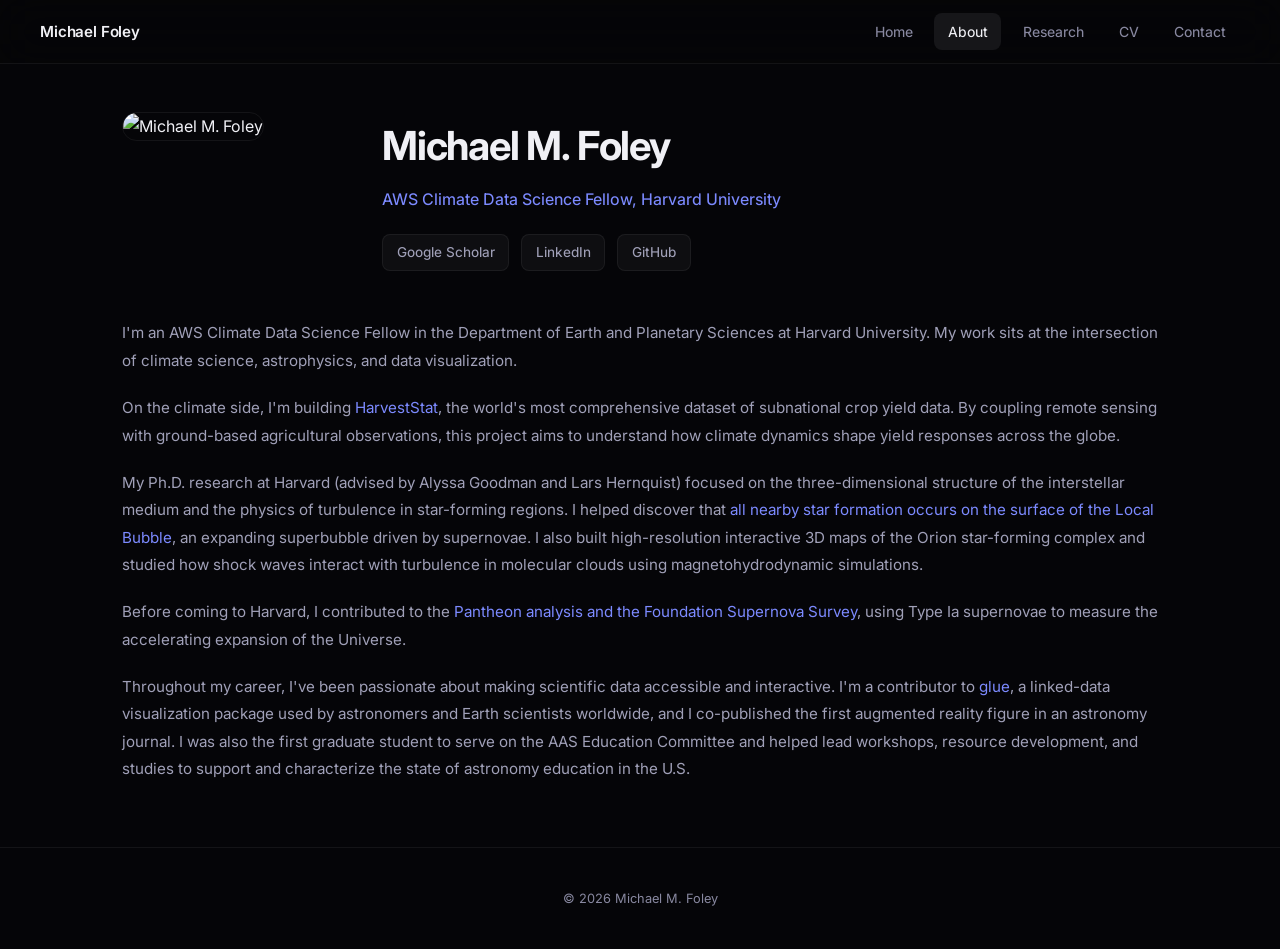
==== about.html @ 8e686502 "Add About page and optimize for mobile" ====
<!DOCTYPE html>
<html lang="en">
<head>
    <meta charset="UTF-8">
    <meta name="viewport" content="width=device-width, initial-scale=1.0">
    <title>About | Michael M. Foley</title>
    <link rel="stylesheet" href="css/style.css">
    <link rel="preconnect" href="https://fonts.googleapis.com">
    <link href="https://fonts.googleapis.com/css2?family=Inter:wght@300;400;500;600;700&family=Playfair+Display:wght@500;700&display=swap" rel="stylesheet">
</head>
<body>
    <nav class="navbar">
        <a href="index.html" class="nav-logo">Michael Foley</a>
        <div class="nav-links">
            <a href="index.html">Home</a>
            <a href="about.html" class="active">About</a>
            <a href="research.html">Research</a>
            <a href="cv.html">CV</a>
            <a href="contact.html">Contact</a>
        </div>
        <button class="nav-toggle" aria-label="Toggle menu">
            <span></span><span></span><span></span>
        </button>
    </nav>

    <main class="page-content">
        <div class="about-header fade-in">
            <div class="about-photo">
                <img src="Foley_Headshot.jpg" alt="Michael M. Foley">
            </div>
            <div class="about-intro">
                <h1 class="page-title">Michael M. Foley</h1>
                <p class="about-role">AWS Climate Data Science Fellow, Harvard University</p>
                <div class="about-links">
                    <a href="https://scholar.google.com/citations?user=Kk6jAoIAAAAJ&hl=en" target="_blank">Google Scholar</a>
                    <a href="https://linkedin.com/in/michael-m-foley" target="_blank">LinkedIn</a>
                    <a href="https://github.com/michaelmfoley" target="_blank">GitHub</a>
                </div>
            </div>
        </div>

        <div class="about-bio fade-in">
            <p>I'm an AWS Climate Data Science Fellow in the Department of Earth and Planetary Sciences at Harvard University. My work sits at the intersection of climate science, astrophysics, and data visualization.</p>

            <p>On the climate side, I'm building <a href="https://www.harveststat.org/">HarvestStat</a>, the world's most comprehensive dataset of subnational crop yield data. By coupling remote sensing with ground-based agricultural observations, this project aims to understand how climate dynamics shape yield responses across the globe.</p>

            <p>My Ph.D. research at Harvard (advised by Alyssa Goodman and Lars Hernquist) focused on the three-dimensional structure of the interstellar medium and the physics of turbulence in star-forming regions. I helped discover that <a href="research.html#astrophysics">all nearby star formation occurs on the surface of the Local Bubble</a>, an expanding superbubble driven by supernovae. I also built high-resolution interactive 3D maps of the Orion star-forming complex and studied how shock waves interact with turbulence in molecular clouds using magnetohydrodynamic simulations.</p>

            <p>Before coming to Harvard, I contributed to the <a href="research.html#supernovae">Pantheon analysis and the Foundation Supernova Survey</a>, using Type Ia supernovae to measure the accelerating expansion of the Universe.</p>

            <p>Throughout my career, I've been passionate about making scientific data accessible and interactive. I'm a contributor to <a href="https://glueviz.org" target="_blank">glue</a>, a linked-data visualization package used by astronomers and Earth scientists worldwide, and I co-published the first augmented reality figure in an astronomy journal. I was also the first graduate student to serve on the AAS Education Committee and helped lead workshops, resource development, and studies to support and characterize the state of astronomy education in the U.S.</p> 
        </div>
    </main>

    <footer>
        <p>&copy; 2026 Michael M. Foley</p>
    </footer>

    <script src="js/main.js"></script>
</body>
</html>
---- css/style.css ----
/* ===== Reset & Base ===== */
*, *::before, *::after {
    margin: 0;
    padding: 0;
    box-sizing: border-box;
}

:root {
    --bg: #050508;
    --bg-elevated: rgba(255, 255, 255, 0.03);
    --bg-card: rgba(255, 255, 255, 0.04);
    --bg-card-hover: rgba(255, 255, 255, 0.07);
    --text: #f0f0f5;
    --text-secondary: #a0a0b8;
    --text-tertiary: #8888a0;
    --accent: #7c8aff;
    --accent-hover: #9ba6ff;
    --accent-subtle: rgba(124, 138, 255, 0.08);
    --accent-border: rgba(124, 138, 255, 0.15);
    --border: rgba(255, 255, 255, 0.06);
    --border-hover: rgba(255, 255, 255, 0.12);
    --radius: 16px;
    --radius-sm: 10px;
    --font-body: 'Inter', -apple-system, system-ui, sans-serif;
    --font-display: 'Playfair Display', Georgia, serif;
    --transition: 0.25s cubic-bezier(0.4, 0, 0.2, 1);
}

html {
    scroll-behavior: smooth;
    -webkit-font-smoothing: antialiased;
    -moz-osx-font-smoothing: grayscale;
    overflow-x: hidden;
}

body {
    font-family: var(--font-body);
    background: var(--bg);
    color: var(--text);
    line-height: 1.7;
}

a {
    color: var(--accent);
    text-decoration: none;
    transition: color var(--transition);
}

a:hover {
    color: var(--accent-hover);
}

::selection {
    background: rgba(124, 138, 255, 0.25);
    color: #fff;
}

/* ===== Particle Canvas ===== */
#particle-canvas {
    position: fixed;
    top: 0;
    left: 0;
    width: 100%;
    height: 100%;
    z-index: 0;
    pointer-events: none;
    opacity: 0.85;
}

/* ===== Navbar ===== */
.navbar {
    position: fixed;
    top: 0;
    left: 0;
    right: 0;
    z-index: 100;
    display: flex;
    align-items: center;
    justify-content: space-between;
    padding: 0 2.5rem;
    height: 64px;
    background: rgba(5, 5, 8, 0.6);
    backdrop-filter: blur(20px) saturate(1.4);
    -webkit-backdrop-filter: blur(20px) saturate(1.4);
    border-bottom: 1px solid var(--border);
}

.nav-logo {
    font-family: var(--font-body);
    font-size: 0.95rem;
    font-weight: 600;
    color: var(--text);
    letter-spacing: -0.01em;
}

.nav-logo:hover {
    color: var(--accent);
}

.nav-links {
    display: flex;
    gap: 0.5rem;
}

.nav-links a {
    color: var(--text-tertiary);
    font-weight: 450;
    font-size: 0.875rem;
    padding: 0.4rem 0.85rem;
    border-radius: 8px;
    transition: all var(--transition);
}

.nav-links a:hover {
    color: var(--text);
    background: var(--bg-card);
}

.nav-links a.active {
    color: var(--text);
    background: var(--bg-card-hover);
}

.nav-toggle {
    display: none;
    flex-direction: column;
    gap: 5px;
    background: none;
    border: none;
    cursor: pointer;
    padding: 4px;
}

.nav-toggle span {
    width: 20px;
    height: 1.5px;
    background: var(--text-secondary);
    border-radius: 2px;
    transition: var(--transition);
}

/* ===== Hero ===== */
.hero {
    position: relative;
    z-index: 1;
    min-height: 100vh;
    display: flex;
    flex-direction: column;
    align-items: center;
    justify-content: center;
    padding: 6rem 2rem 4rem;
    text-align: center;
}

.hero-content {
    max-width: 640px;
}

.hero h1 {
    font-family: var(--font-body);
    font-size: clamp(2.5rem, 5.5vw, 3.75rem);
    font-weight: 700;
    letter-spacing: -0.03em;
    margin-bottom: 1rem;
    color: var(--text);
    line-height: 1.1;
}

.hero-tagline {
    font-size: 1rem;
    color: var(--text-secondary);
    font-weight: 400;
    margin-bottom: 1.75rem;
    letter-spacing: 0.01em;
}

.hero-description {
    font-size: 1.05rem;
    color: var(--text-tertiary);
    margin-bottom: 2.5rem;
    line-height: 1.75;
}

.hero-buttons {
    display: flex;
    gap: 0.75rem;
    justify-content: center;
    flex-wrap: wrap;
}

/* ===== Scroll Indicator ===== */
.scroll-indicator {
    position: fixed;
    bottom: 2rem;
    left: 50%;
    transform: translateX(-50%);
    z-index: 9999;
    width: 28px;
    height: 44px;
    border: 2px solid rgba(255, 255, 255, 0.35);
    border-radius: 14px;
    cursor: pointer;
    background: transparent;
    transition: opacity 0.4s ease, border-color var(--transition);
}

.scroll-indicator:hover {
    border-color: rgba(255, 255, 255, 0.4);
}

.scroll-indicator.hidden {
    opacity: 0;
    pointer-events: none;
}

.scroll-indicator-dot {
    width: 4px;
    height: 8px;
    background: var(--accent);
    border-radius: 2px;
    margin: 8px auto 0;
    animation: scroll-bounce 1.8s ease-in-out infinite;
}

@keyframes scroll-bounce {
    0%, 100% { transform: translateY(0); opacity: 0.8; }
    50% { transform: translateY(14px); opacity: 0.2; }
}

/* ===== Buttons ===== */
.btn {
    display: inline-flex;
    align-items: center;
    justify-content: center;
    padding: 0.65rem 1.5rem;
    border-radius: var(--radius-sm);
    font-weight: 500;
    font-size: 0.875rem;
    transition: all var(--transition);
    cursor: pointer;
    border: none;
    font-family: var(--font-body);
    letter-spacing: -0.005em;
}

.btn-primary {
    background: var(--accent);
    color: #fff;
}

.btn-primary:hover {
    background: var(--accent-hover);
    color: #fff;
    transform: translateY(-1px);
    box-shadow: 0 4px 20px rgba(124, 138, 255, 0.25);
}

.btn-outline {
    background: var(--bg-card);
    color: var(--text-secondary);
    border: 1px solid var(--border);
}

.btn-outline:hover {
    background: var(--bg-card-hover);
    color: var(--text);
    border-color: var(--border-hover);
    transform: translateY(-1px);
}

/* ===== Highlights Section ===== */
.highlights {
    position: relative;
    z-index: 1;
    display: grid;
    grid-template-columns: repeat(3, 1fr);
    gap: 1px;
    max-width: 1000px;
    margin: 0 auto 6rem;
    padding: 0 2rem;
    background: var(--border);
    border-radius: var(--radius);
    overflow: hidden;
    border: 1px solid var(--border);
}

.highlight-card {
    background: var(--bg);
    padding: 2.25rem 2rem;
    transition: all var(--transition);
    cursor: pointer;
    text-decoration: none;
    color: inherit;
    display: block;
}

.highlight-card:hover {
    background: var(--bg-card);
}

.highlight-icon {
    font-size: 1.5rem;
    margin-bottom: 1rem;
    opacity: 0.9;
}

.highlight-card h3 {
    font-size: 1rem;
    font-weight: 600;
    margin-bottom: 0.6rem;
    color: var(--text);
    letter-spacing: -0.01em;
}

.highlight-card p {
    color: var(--text-tertiary);
    font-size: 0.875rem;
    line-height: 1.65;
}

/* ===== Page Content (CV, Research, Contact) ===== */
.page-content {
    position: relative;
    z-index: 1;
    max-width: 1100px;
    margin: 0 auto;
    padding: 7rem 2rem 4rem;
}

.page-title {
    font-family: var(--font-body);
    font-size: clamp(1.75rem, 4vw, 2.5rem);
    font-weight: 700;
    letter-spacing: -0.03em;
    margin-bottom: 0.5rem;
    color: var(--text);
}

.page-subtitle {
    color: var(--text-tertiary);
    font-size: 1rem;
    margin-bottom: 3rem;
}

/* ===== CV Sections ===== */
.cv-section {
    margin-bottom: 3rem;
}

.cv-section h2 {
    font-size: 0.75rem;
    font-weight: 600;
    color: var(--text-tertiary);
    text-transform: uppercase;
    letter-spacing: 0.08em;
    margin-bottom: 1.25rem;
    padding-bottom: 0.75rem;
    border-bottom: 1px solid var(--border);
}

.cv-entry {
    display: grid;
    grid-template-columns: 130px 1fr;
    gap: 1.5rem;
    margin-bottom: 1.25rem;
    padding-bottom: 1.25rem;
    border-bottom: 1px solid var(--border);
}

.cv-entry:last-child {
    border-bottom: none;
    padding-bottom: 0;
}

.cv-date {
    color: var(--text-tertiary);
    font-size: 0.8rem;
    font-weight: 450;
    padding-top: 2px;
    font-variant-numeric: tabular-nums;
}

.cv-details h3 {
    font-size: 0.95rem;
    font-weight: 600;
    margin-bottom: 0.2rem;
    color: var(--text);
    letter-spacing: -0.01em;
}

.cv-details p {
    color: var(--text-secondary);
    font-size: 0.875rem;
}

.cv-note {
    margin-top: 0.2rem;
    color: var(--text-tertiary) !important;
    font-size: 0.85rem !important;
}

.cv-full-width {
    color: var(--text-secondary);
    font-size: 0.95rem;
    line-height: 1.7;
}

.research-highlights-list {
    list-style: none;
    padding: 0;
}

.research-highlights-list li {
    position: relative;
    padding-left: 1.25rem;
    margin-bottom: 0.85rem;
    color: var(--text-secondary);
    font-size: 0.9rem;
    line-height: 1.65;
}

.research-highlights-list li::before {
    content: '';
    position: absolute;
    left: 0;
    top: 0.6em;
    width: 5px;
    height: 5px;
    border-radius: 50%;
    background: var(--accent);
    opacity: 0.6;
}

.skill-tags {
    display: flex;
    flex-wrap: wrap;
    gap: 0.4rem;
}

.tag {
    background: var(--accent-subtle);
    color: var(--accent);
    padding: 0.35rem 0.85rem;
    border-radius: 20px;
    font-size: 0.8rem;
    font-weight: 450;
    border: 1px solid var(--accent-border);
    transition: all var(--transition);
}

.tag:hover {
    background: rgba(124, 138, 255, 0.12);
}

/* ===== Research Page ===== */
.research-area {
    margin-bottom: 4rem;
    scroll-margin-top: 5rem;
    padding-left: 1.25rem;
    border-left: 3px solid var(--border);
}

.research-area--climate { border-left-color: #34d399; }
.research-area--astro   { border-left-color: #7c8aff; }
.research-area--cosmo   { border-left-color: #fbbf24; }
.research-area--turb    { border-left-color: #f87171; }
.research-area--dataviz { border-left-color: #c084fc; }

.research-area h2 {
    font-size: 1.25rem;
    font-weight: 600;
    color: var(--text);
    margin-bottom: 0.75rem;
    letter-spacing: -0.02em;
}

.research-area > p {
    color: var(--text-tertiary);
    margin-bottom: 2rem;
    font-size: 0.925rem;
    line-height: 1.7;
}

.figure-container {
    background: var(--bg-card);
    border: 1px solid var(--border);
    border-radius: var(--radius);
    padding: 1.5rem;
    margin-bottom: 2rem;
    transition: border-color var(--transition);
}

.figure-container:hover {
    border-color: var(--border-hover);
}

.figure-container h3 {
    font-size: 0.95rem;
    font-weight: 600;
    margin-bottom: 0.4rem;
    letter-spacing: -0.01em;
}

.figure-caption {
    color: var(--text-tertiary);
    font-size: 0.8rem;
    margin-bottom: 1rem;
}

.figure-caption code {
    background: var(--accent-subtle);
    color: var(--accent);
    padding: 2px 6px;
    border-radius: 4px;
    font-size: 0.75rem;
}

.plotly-figure {
    width: 100%;
    min-height: 400px;
    border-radius: var(--radius-sm);
    overflow: hidden;
}

.gallery-grid {
    display: grid;
    grid-template-columns: repeat(auto-fit, minmax(180px, 1fr));
    gap: 0.75rem;
}

.gallery-placeholder {
    background: var(--bg-card);
    border: 1px dashed var(--border);
    border-radius: var(--radius-sm);
    padding: 2rem 1rem;
    text-align: center;
    min-height: 160px;
    display: flex;
    flex-direction: column;
    align-items: center;
    justify-content: center;
    transition: all var(--transition);
}

.gallery-placeholder:hover {
    border-color: var(--border-hover);
    background: var(--bg-card-hover);
}

.gallery-placeholder span {
    font-weight: 600;
    font-size: 0.875rem;
    margin-bottom: 0.4rem;
}

.gallery-placeholder p {
    color: var(--text-tertiary);
    font-size: 0.7rem;
}

/* ===== AR Figure Layout ===== */
.ar-figure-layout {
    display: flex;
    gap: 1.5rem;
    align-items: center;
}

.ar-figure-interactive {
    flex: 1;
    min-width: 0;
}

.ar-figure-qr {
    flex: 0 0 160px;
    text-align: center;
}

.ar-figure-qr img {
    width: 140px;
    height: 140px;
    border-radius: var(--radius-sm);
}

.ar-figure-qr p {
    margin-top: 0.5rem;
    font-size: 0.75rem;
    color: var(--text-tertiary);
}

@media (max-width: 768px) {
    .ar-figure-layout {
        flex-direction: column;
    }
    .ar-figure-qr {
        flex: none;
    }
}

/* ===== Iframe Loader ===== */
.iframe-wrap {
    width: 100%;
    border-radius: var(--radius-sm);
    overflow: hidden;
}

.iframe-load-btn {
    display: block;
    width: 100%;
    padding: 3rem 1.5rem;
    background: var(--bg-card);
    border: 1px dashed var(--accent-border);
    border-radius: var(--radius-sm);
    color: var(--accent);
    font-family: var(--font-body);
    font-size: 0.95rem;
    font-weight: 500;
    cursor: pointer;
    transition: all var(--transition);
}

.iframe-load-btn:hover {
    background: var(--accent-subtle);
    border-color: var(--accent);
}

/* ===== Static Figures ===== */
.static-figure {
    border-radius: var(--radius-sm);
    overflow: hidden;
}

.static-figure img {
    width: 100%;
    height: auto;
    display: block;
    border-radius: var(--radius-sm);
}

/* ===== Publication Lists ===== */
.pub-list {
    margin-top: 2rem;
    padding-top: 1.5rem;
    border-top: 1px solid var(--border);
}

.pub-list h4 {
    font-size: 0.8rem;
    font-weight: 600;
    text-transform: uppercase;
    letter-spacing: 0.06em;
    color: var(--text-tertiary);
    margin-bottom: 0.75rem;
}

.pub-list ul {
    list-style: none;
}

.pub-list li {
    font-size: 0.85rem;
    line-height: 1.6;
    color: var(--text-secondary);
    padding: 0.4rem 0;
    border-bottom: 1px solid rgba(255, 255, 255, 0.03);
}

.pub-list li:last-child {
    border-bottom: none;
}

.pub-list li a {
    color: var(--accent);
    font-weight: 500;
}

.pub-list li em {
    color: var(--text-tertiary);
    font-style: italic;
}

/* ===== Contact Page ===== */
.contact-grid {
    display: grid;
    grid-template-columns: 1fr 1fr;
    gap: 1.5rem;
    align-items: start;
}

.contact-info {
    display: flex;
    flex-direction: column;
    gap: 1rem;
}

.contact-card {
    background: var(--bg-card);
    border: 1px solid var(--border);
    border-radius: var(--radius);
    padding: 1.5rem;
    transition: border-color var(--transition);
}

.contact-card:hover {
    border-color: var(--border-hover);
}

.contact-card h3 {
    font-size: 0.7rem;
    font-weight: 600;
    color: var(--text-tertiary);
    text-transform: uppercase;
    letter-spacing: 0.08em;
    margin-bottom: 0.75rem;
}

.contact-card p,
.contact-card a {
    color: var(--text-secondary);
    font-size: 0.9rem;
    line-height: 1.6;
}

.contact-links {
    display: flex;
    flex-direction: column;
    gap: 0.4rem;
}

.contact-form {
    background: var(--bg-card);
    border: 1px solid var(--border);
    border-radius: var(--radius);
    padding: 1.75rem;
}

.contact-form h3 {
    margin-bottom: 1.5rem;
    font-size: 1rem;
    font-weight: 600;
    letter-spacing: -0.01em;
}

.form-group {
    margin-bottom: 1rem;
}

.form-group label {
    display: block;
    color: var(--text-tertiary);
    font-size: 0.8rem;
    font-weight: 500;
    margin-bottom: 0.35rem;
}

.form-group input,
.form-group textarea {
    width: 100%;
    padding: 0.65rem 0.85rem;
    background: rgba(255, 255, 255, 0.03);
    border: 1px solid var(--border);
    border-radius: var(--radius-sm);
    color: var(--text);
    font-family: var(--font-body);
    font-size: 0.9rem;
    transition: all var(--transition);
}

.form-group input:focus,
.form-group textarea:focus {
    outline: none;
    border-color: var(--accent);
    box-shadow: 0 0 0 3px var(--accent-subtle);
    background: rgba(255, 255, 255, 0.04);
}

.form-group textarea {
    resize: vertical;
}

/* ===== Simulation Info Panel ===== */
.sim-info-toggle {
    position: relative;
    z-index: 2;
    display: block;
    margin: 0 auto 3rem;
    padding: 0.5rem 1.25rem;
    background: var(--bg-card);
    border: 1px solid var(--border);
    border-radius: 20px;
    color: var(--text-tertiary);
    font-family: var(--font-body);
    font-size: 0.8rem;
    font-weight: 450;
    cursor: pointer;
    transition: all var(--transition);
}

.sim-info-toggle:hover {
    color: var(--text);
    border-color: var(--border-hover);
    background: var(--bg-card-hover);
}

.sim-info-overlay {
    position: fixed;
    inset: 0;
    z-index: 200;
    background: rgba(0, 0, 0, 0.6);
    backdrop-filter: blur(4px);
    opacity: 0;
    pointer-events: none;
    transition: opacity 0.35s ease;
}

.sim-info-overlay.open {
    opacity: 1;
    pointer-events: auto;
}

.sim-info-panel {
    position: fixed;
    top: 0;
    right: 0;
    bottom: 0;
    z-index: 201;
    width: min(520px, 90vw);
    background: #0a0a12;
    border-left: 1px solid var(--border);
    overflow-y: auto;
    padding: 2rem;
    transform: translateX(100%);
    transition: transform 0.4s cubic-bezier(0.4, 0, 0.2, 1);
}

.sim-info-panel.open {
    transform: translateX(0);
}

.sim-info-close {
    position: absolute;
    top: 1.25rem;
    right: 1.25rem;
    background: var(--bg-card);
    border: 1px solid var(--border);
    color: var(--text-secondary);
    width: 32px;
    height: 32px;
    border-radius: 8px;
    font-size: 1.2rem;
    cursor: pointer;
    display: flex;
    align-items: center;
    justify-content: center;
    transition: all var(--transition);
}

.sim-info-close:hover {
    background: var(--bg-card-hover);
    color: var(--text);
}

.sim-info-panel h2 {
    font-size: 1.25rem;
    font-weight: 700;
    letter-spacing: -0.02em;
    margin-bottom: 0.75rem;
    padding-right: 2.5rem;
    color: #f0f0f5;
}

.sim-info-panel > p {
    color: #c0c0d0;
    font-size: 0.875rem;
    line-height: 1.65;
    margin-bottom: 1.5rem;
}

/* Live stats row */
.sim-stats {
    display: flex;
    gap: 1px;
    background: var(--border);
    border-radius: var(--radius-sm);
    overflow: hidden;
    margin-bottom: 1.75rem;
}

.sim-stat {
    flex: 1;
    background: var(--bg-card);
    padding: 0.85rem 0.75rem;
    text-align: center;
}

.sim-stat-value {
    display: block;
    font-size: 1.25rem;
    font-weight: 700;
    color: var(--accent);
    font-variant-numeric: tabular-nums;
    letter-spacing: -0.01em;
}

.sim-stat-label {
    display: block;
    font-size: 0.65rem;
    font-weight: 500;
    color: var(--text-tertiary);
    text-transform: uppercase;
    letter-spacing: 0.06em;
    margin-top: 0.15rem;
}

/* Controls section */
.sim-controls {
    margin-bottom: 1.75rem;
}

.sim-controls h3,
.sim-flow-viz h3,
.sim-physics h3 {
    font-size: 0.7rem;
    font-weight: 600;
    text-transform: uppercase;
    letter-spacing: 0.08em;
    color: var(--text-tertiary);
    margin-bottom: 1rem;
    padding-bottom: 0.5rem;
    border-bottom: 1px solid var(--border);
}

.sim-control-group {
    margin-bottom: 1rem;
}

.sim-control-group label {
    display: flex;
    justify-content: space-between;
    align-items: baseline;
    font-size: 0.825rem;
    font-weight: 500;
    color: #d0d0e0;
    margin-bottom: 0.4rem;
}

.sim-control-hint {
    font-size: 0.7rem;
    color: var(--text-tertiary);
    font-weight: 400;
    font-style: italic;
}

/* Custom range slider */
.sim-control-group input[type="range"] {
    -webkit-appearance: none;
    appearance: none;
    width: 100%;
    height: 4px;
    background: var(--border);
    border-radius: 2px;
    outline: none;
    cursor: pointer;
}

.sim-control-group input[type="range"]::-webkit-slider-thumb {
    -webkit-appearance: none;
    appearance: none;
    width: 16px;
    height: 16px;
    border-radius: 50%;
    background: var(--accent);
    cursor: pointer;
    transition: box-shadow var(--transition);
}

.sim-control-group input[type="range"]::-webkit-slider-thumb:hover {
    box-shadow: 0 0 0 4px var(--accent-subtle);
}

.sim-control-group input[type="range"]::-moz-range-thumb {
    width: 16px;
    height: 16px;
    border: none;
    border-radius: 50%;
    background: var(--accent);
    cursor: pointer;
}

/* Theme buttons */
.sim-theme-buttons {
    display: flex;
    gap: 0.4rem;
    flex-wrap: wrap;
    margin-top: 0.4rem;
}

.sim-theme-btn {
    padding: 0.35rem 0.75rem;
    border-radius: 6px;
    border: 1px solid var(--border);
    background: var(--bg-card);
    color: var(--text-tertiary);
    font-family: var(--font-body);
    font-size: 0.75rem;
    font-weight: 500;
    cursor: pointer;
    transition: all var(--transition);
}

.sim-theme-btn:hover {
    color: var(--text-secondary);
    border-color: var(--border-hover);
}

.sim-theme-btn.active {
    background: var(--accent-subtle);
    color: var(--accent);
    border-color: var(--accent-border);
}

/* Flow field visualizer */
.sim-flow-viz {
    margin-bottom: 1.75rem;
}

.sim-flow-viz-caption {
    color: var(--text-tertiary);
    font-size: 0.8rem;
    margin-bottom: 0.75rem;
    line-height: 1.5;
}

#flow-field-canvas,
#power-spectrum-canvas,
#energy-map-canvas {
    width: 100%;
    height: auto;
    border-radius: var(--radius-sm);
    border: 1px solid var(--border);
    display: block;
}

/* Physics text */
.sim-physics {
    margin-bottom: 1rem;
}

.sim-physics h3 {
    margin-top: 1.5rem;
}

.sim-physics h3:first-child {
    margin-top: 0;
}

.sim-physics p {
    color: #c0c0d0;
    font-size: 0.85rem;
    line-height: 1.7;
    margin-bottom: 0.75rem;
}

.sim-physics ul {
    padding-left: 1.25rem;
    margin-bottom: 0.75rem;
}

.sim-physics li {
    color: #c0c0d0;
    font-size: 0.85rem;
    line-height: 1.65;
    margin-bottom: 0.4rem;
}

.sim-physics strong {
    color: var(--text);
    font-weight: 600;
}

.sim-physics em {
    color: var(--accent);
    font-style: normal;
    font-weight: 500;
}

.energy-map-colorbar {
    display: flex;
    align-items: center;
    gap: 0.5rem;
    margin-top: 0.5rem;
    font-size: 0.7rem;
    color: var(--text-tertiary);
}

.energy-map-gradient {
    flex: 1;
    height: 8px;
    border-radius: 4px;
    background: linear-gradient(to right, #050508, #1a1a2e, #2d1b69, #7c8aff, #ff9f60, #ffffcc);
}

/* ===== About Page ===== */
.about-header {
    display: flex;
    gap: 2.5rem;
    align-items: flex-start;
    margin-bottom: 3rem;
}

.about-photo {
    flex: 0 0 220px;
}

.about-photo img {
    width: 220px;
    height: 220px;
    object-fit: cover;
    border-radius: var(--radius);
    border: 1px solid var(--border);
}

.about-intro {
    flex: 1;
}

.about-intro .page-title {
    margin-bottom: 0.4rem;
}

.about-role {
    color: var(--accent);
    font-size: 1rem;
    font-weight: 450;
    margin-bottom: 1.25rem;
}

.about-links {
    display: flex;
    gap: 0.75rem;
    flex-wrap: wrap;
}

.about-links a {
    display: inline-flex;
    align-items: center;
    padding: 0.4rem 0.85rem;
    background: var(--bg-card);
    border: 1px solid var(--border);
    border-radius: 8px;
    color: var(--text-secondary);
    font-size: 0.85rem;
    font-weight: 450;
    transition: all var(--transition);
}

.about-links a:hover {
    color: var(--accent);
    border-color: var(--accent-border);
    background: var(--accent-subtle);
}

.about-bio p {
    color: var(--text-secondary);
    font-size: 0.95rem;
    line-height: 1.8;
    margin-bottom: 1.25rem;
}

.about-bio p:last-child {
    margin-bottom: 0;
}

@media (max-width: 768px) {
    .about-header {
        flex-direction: column;
        align-items: center;
        text-align: center;
        gap: 1.5rem;
    }

    .about-photo {
        flex: none;
    }

    .about-links {
        justify-content: center;
    }
}

/* ===== Footer ===== */
footer {
    position: relative;
    z-index: 1;
    text-align: center;
    padding: 2.5rem 2rem;
    color: var(--text-tertiary);
    font-size: 0.8rem;
    border-top: 1px solid var(--border);
}

/* ===== Fade-in Animation ===== */
.fade-in {
    opacity: 0;
    transform: translateY(20px);
    transition: opacity 0.7s ease-out, transform 0.7s ease-out;
}

.fade-in.visible {
    opacity: 1;
    transform: translateY(0);
}

/* ===== Mobile Responsive ===== */
@media (max-width: 768px) {
    .navbar {
        padding: 0 1.25rem;
    }

    .nav-links {
        display: none;
        position: absolute;
        top: 100%;
        left: 0;
        right: 0;
        flex-direction: column;
        background: rgba(5, 5, 8, 0.95);
        backdrop-filter: blur(20px);
        padding: 0.75rem 1.25rem;
        gap: 0.25rem;
        border-bottom: 1px solid var(--border);
    }

    .nav-links.open {
        display: flex;
    }

    .nav-toggle {
        display: flex;
    }

    .highlights {
        grid-template-columns: 1fr;
    }

    .cv-entry {
        grid-template-columns: 1fr;
        gap: 0.15rem;
    }

    .contact-grid {
        grid-template-columns: 1fr;
    }

    .page-content {
        padding: 5rem 1rem 3rem;
        overflow-x: hidden;
    }

    .figure-container {
        padding: 1rem;
        overflow: hidden;
    }

    .figure-container iframe {
        max-width: 100%;
    }

    .pub-list li {
        font-size: 0.8rem;
        word-break: break-word;
    }

    .research-area {
        padding-left: 0.75rem;
    }
}
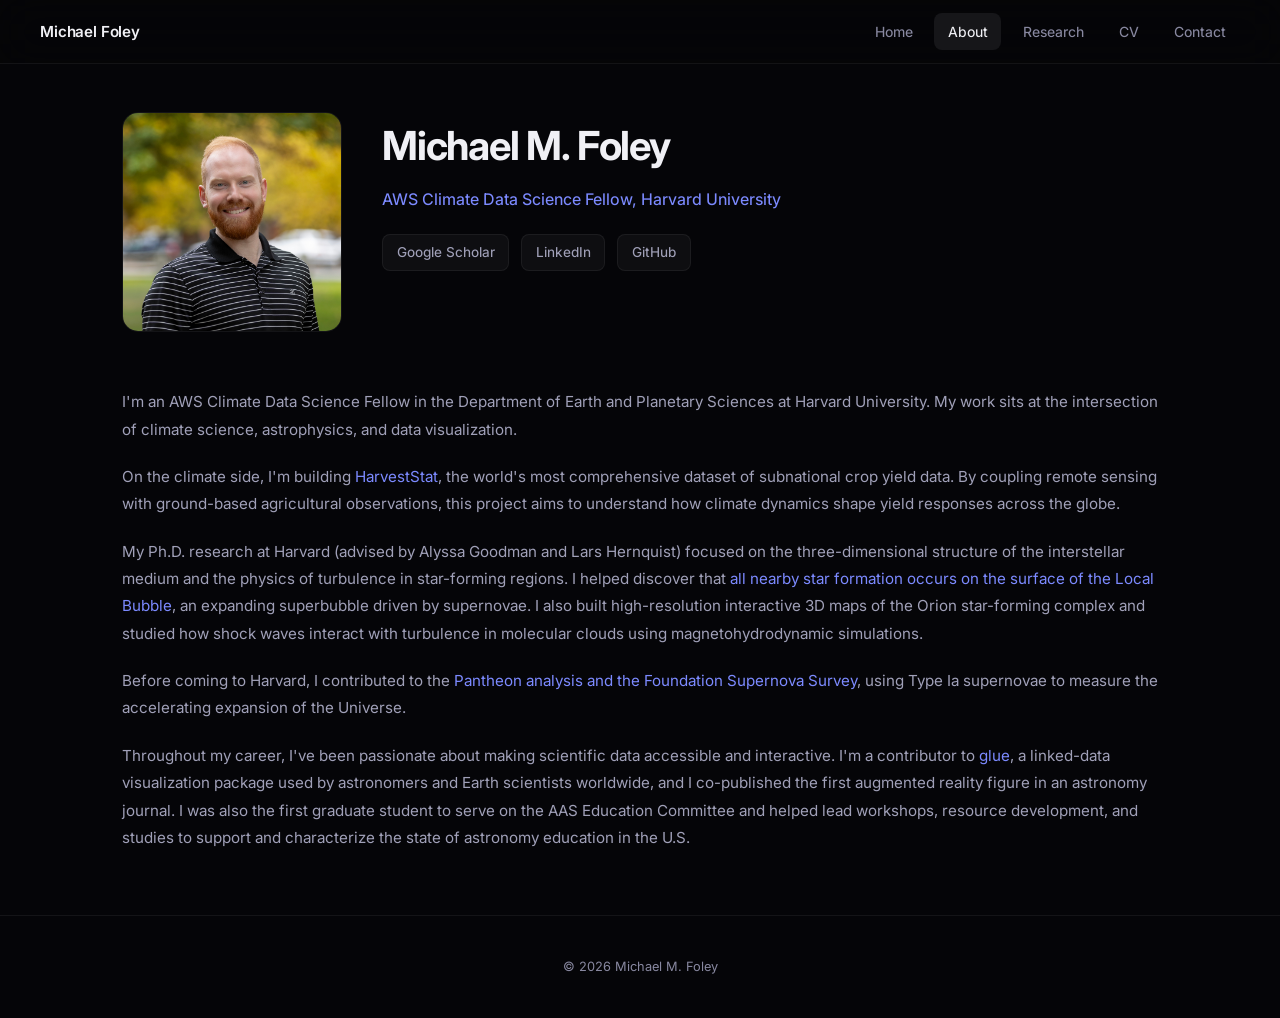
==== commit 016cd518: "Add Google Analytics (GA4) tag to all pages" ====
--- a/about.html
+++ b/about.html
@@ -1,6 +1,15 @@
 <!DOCTYPE html>
 <html lang="en">
 <head>
+    <!-- Google tag (gtag.js) -->
+    <script async src="https://www.googletagmanager.com/gtag/js?id=G-PC7KEWE8X1"></script>
+    <script>
+      window.dataLayer = window.dataLayer || [];
+      function gtag(){dataLayer.push(arguments);}
+      gtag('js', new Date());
+
+      gtag('config', 'G-PC7KEWE8X1');
+    </script>
     <meta charset="UTF-8">
     <meta name="viewport" content="width=device-width, initial-scale=1.0">
     <title>About | Michael M. Foley</title>
--- a/css/style.css
+++ b/css/style.css
@@ -64,7 +64,8 @@
     height: 100%;
     z-index: 0;
     pointer-events: none;
-    opacity: 0.85;
+    opacity: 0.65;
+    transition: opacity 0.3s ease;
 }
 
 /* ===== Navbar ===== */
@@ -154,6 +155,23 @@
 
 .hero-content {
     max-width: 640px;
+    background: rgba(5, 5, 8, 0.55);
+    backdrop-filter: blur(16px) saturate(1.3);
+    -webkit-backdrop-filter: blur(16px) saturate(1.3);
+    border: 1px solid var(--border);
+    border-radius: var(--radius);
+    padding: 3rem 2.5rem;
+}
+
+.hero-headshot {
+    display: block;
+    width: 150px;
+    height: 150px;
+    border-radius: 50%;
+    object-fit: cover;
+    margin: 0 auto 1.75rem;
+    border: 1px solid var(--accent-border);
+    box-shadow: 0 6px 28px rgba(0, 0, 0, 0.45), 0 0 0 4px var(--accent-subtle);
 }
 
 .hero h1 {
@@ -623,6 +641,20 @@
     border-color: var(--accent);
 }
 
+.landscape-hint {
+    display: none;
+}
+
+@media (pointer: coarse) {
+    .landscape-hint {
+        display: block;
+        font-size: 0.75rem;
+        font-weight: 400;
+        color: var(--text-tertiary);
+        margin-top: 0.4rem;
+    }
+}
+
 /* ===== Static Figures ===== */
 .static-figure {
     border-radius: var(--radius-sm);
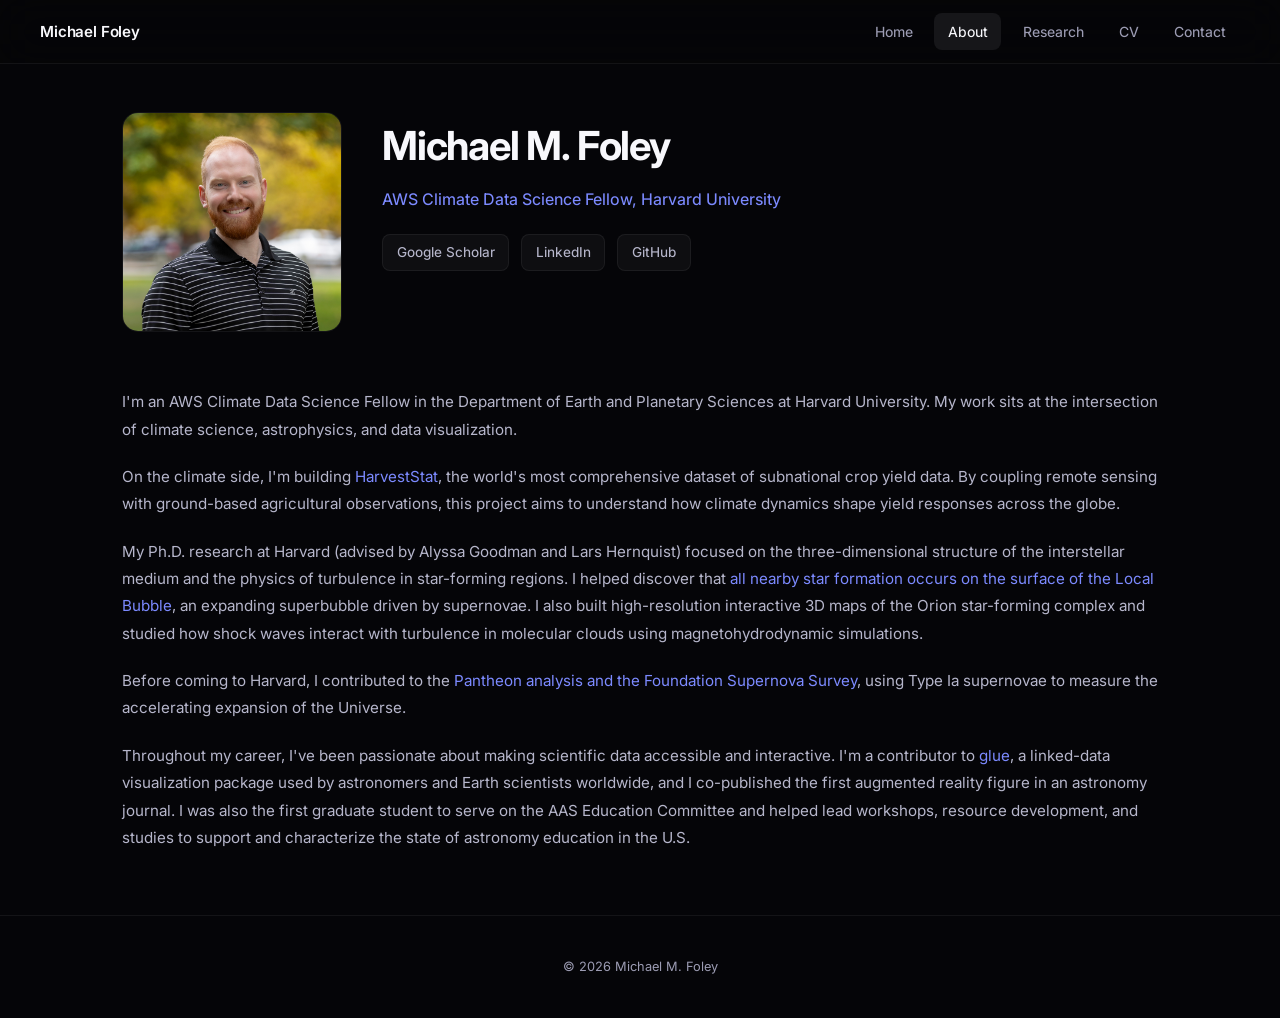
==== commit d59dd0e4: "Add meta descriptions for search results" ====
--- a/about.html
+++ b/about.html
@@ -13,6 +13,7 @@
     <meta charset="UTF-8">
     <meta name="viewport" content="width=device-width, initial-scale=1.0">
     <title>About | Michael M. Foley</title>
+    <meta name="description" content="AWS Climate Data Science Fellow in Harvard's Earth and Planetary Sciences, working across climate science, astrophysics, and data visualization.">
     <link rel="stylesheet" href="css/style.css">
     <link rel="preconnect" href="https://fonts.googleapis.com">
     <link href="https://fonts.googleapis.com/css2?family=Inter:wght@300;400;500;600;700&family=Playfair+Display:wght@500;700&display=swap" rel="stylesheet">
--- a/css/style.css
+++ b/css/style.css
@@ -10,9 +10,9 @@
     --bg-elevated: rgba(255, 255, 255, 0.03);
     --bg-card: rgba(255, 255, 255, 0.04);
     --bg-card-hover: rgba(255, 255, 255, 0.07);
-    --text: #f0f0f5;
-    --text-secondary: #a0a0b8;
-    --text-tertiary: #8888a0;
+    --text: #f8f8fc;
+    --text-secondary: #b6b6cb;
+    --text-tertiary: #9c9cb3;
     --accent: #7c8aff;
     --accent-hover: #9ba6ff;
     --accent-subtle: rgba(124, 138, 255, 0.08);
